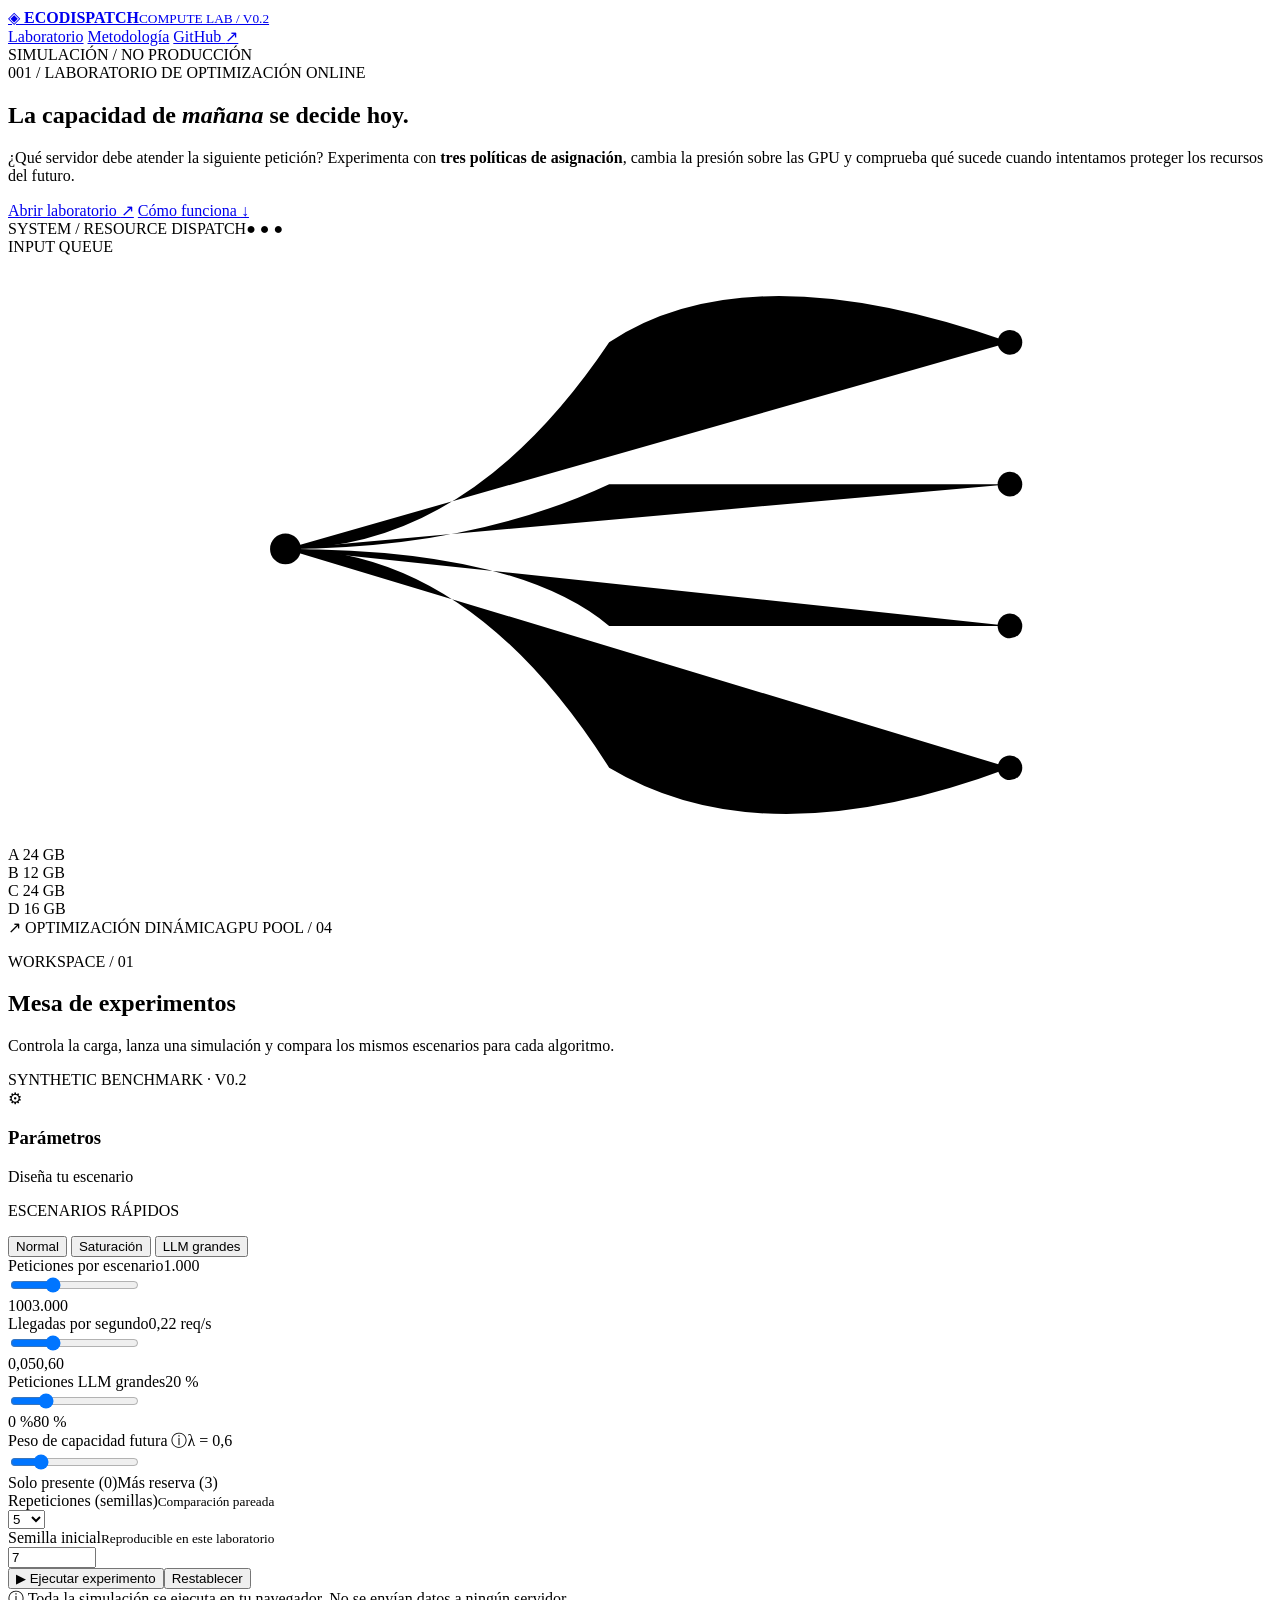
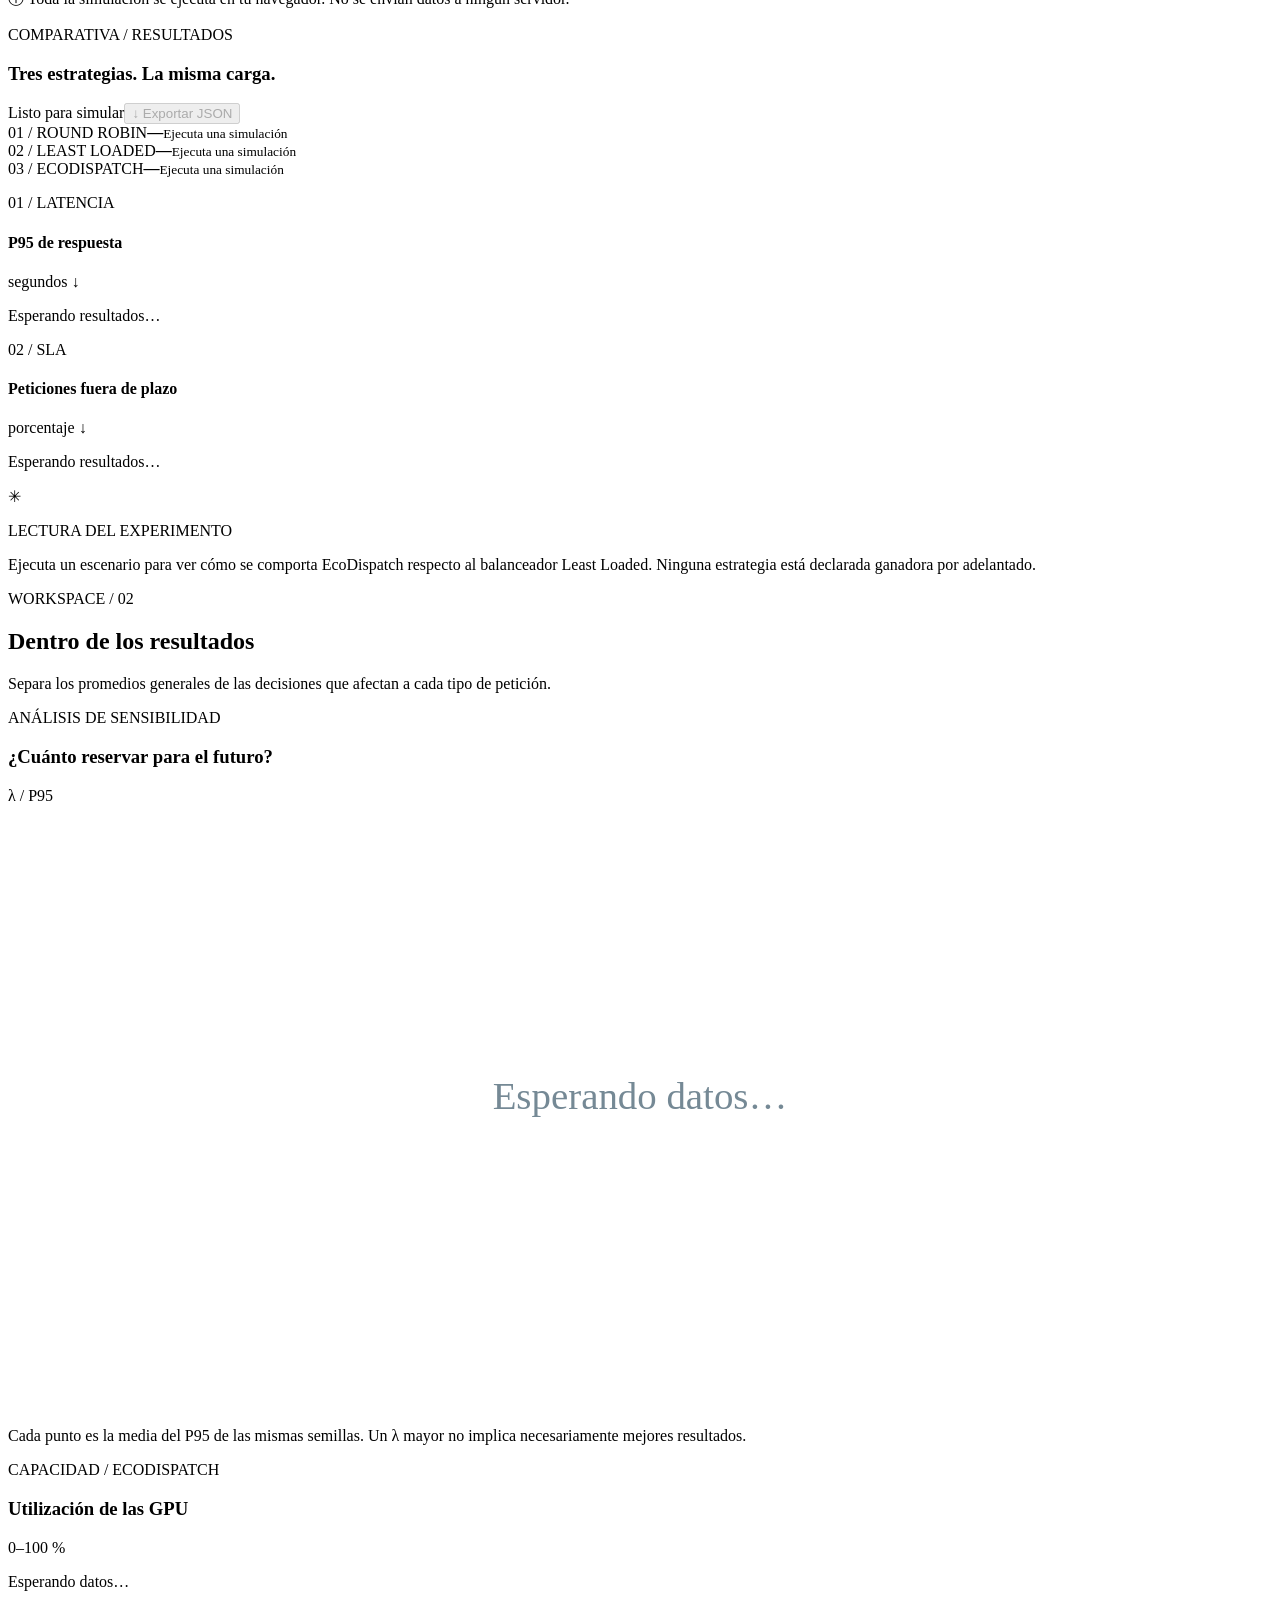
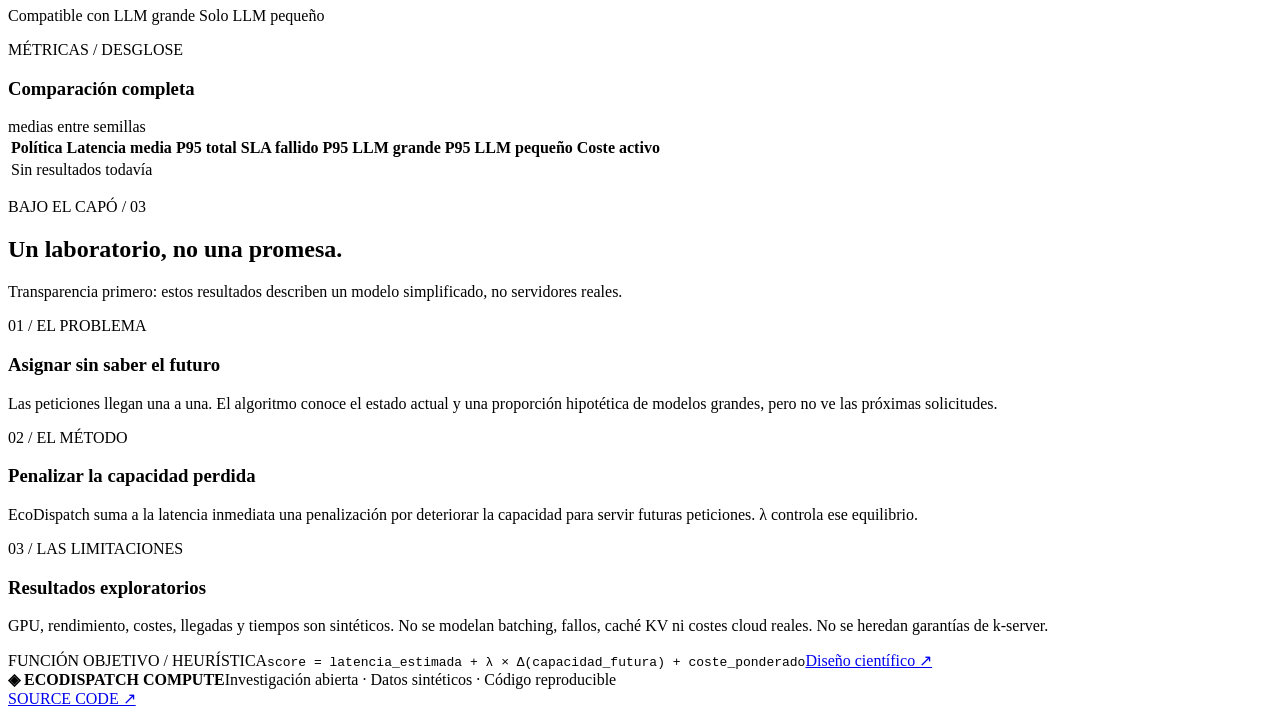
==== web/index.html @ 88b4fb9e "feat(web): add Spanish interactive research dashboard structure" ====
<!doctype html>
<html lang="es">
<head>
  <meta charset="utf-8">
  <meta name="viewport" content="width=device-width, initial-scale=1">
  <meta name="theme-color" content="#091118">
  <meta name="description" content="EcoDispatch Compute Lab: laboratorio abierto para experimentar con políticas de asignación de cargas LLM, colas y capacidad futura.">
  <title>EcoDispatch Compute — Laboratorio</title>
  <link rel="icon" href="data:image/svg+xml,%3Csvg xmlns='http://www.w3.org/2000/svg' viewBox='0 0 64 64'%3E%3Crect width='64' height='64' rx='16' fill='%230b1720'/%3E%3Cpath d='M13 37h11l8-18 8 26 8-13h5' stroke='%2372e4bf' stroke-width='5' fill='none' stroke-linecap='round' stroke-linejoin='round'/%3E%3C/svg%3E">
  <link rel="stylesheet" href="./styles.css">
  <script type="module" src="./app.mjs"></script>
</head>
<body>
  <div class="app-shell">
    <header class="site-header">
      <a class="brand" href="#inicio" aria-label="EcoDispatch Compute Lab, inicio">
        <span class="brand-mark" aria-hidden="true">◈</span>
        <span><strong>ECODISPATCH</strong><small>COMPUTE LAB / V0.2</small></span>
      </a>
      <nav class="top-links" aria-label="Navegación principal">
        <a href="#laboratorio">Laboratorio</a>
        <a href="#metodologia">Metodología</a>
        <a href="https://github.com/webtilians/ecodispatchcompute" target="_blank" rel="noopener noreferrer">GitHub <span aria-hidden="true">↗</span></a>
      </nav>
      <span class="environment-tag"><span class="status-light" aria-hidden="true"></span> SIMULACIÓN / NO PRODUCCIÓN</span>
    </header>

    <main id="inicio">
      <section class="hero" aria-labelledby="hero-title">
        <div class="hero-copy">
          <div class="eyebrow"><span class="eyebrow-rule"></span> 001 / LABORATORIO DE OPTIMIZACIÓN ONLINE</div>
          <h1 id="hero-title">La capacidad de <em>mañana</em> se decide hoy.</h1>
          <p>¿Qué servidor debe atender la siguiente petición? Experimenta con <strong>tres políticas de asignación</strong>, cambia la presión sobre las GPU y comprueba qué sucede cuando intentamos proteger los recursos del futuro.</p>
          <div class="hero-actions">
            <a class="primary-link" href="#laboratorio">Abrir laboratorio <span aria-hidden="true">↗</span></a>
            <a class="secondary-link" href="#metodologia">Cómo funciona <span aria-hidden="true">↓</span></a>
          </div>
        </div>
        <div class="hero-visual" aria-hidden="true">
          <div class="visual-head"><span>SYSTEM / RESOURCE DISPATCH</span><span class="live-dots">● ● ●</span></div>
          <div class="network">
            <div class="network-input"><span>INPUT QUEUE</span><div class="pulse-stack"><i></i><i></i><i></i><i></i><i></i></div></div>
            <svg class="network-lines" viewBox="0 0 410 190" preserveAspectRatio="none" aria-hidden="true">
              <path d="M90 95 Q150 95 195 28 Q240 -2 325 28" />
              <path d="M90 95 Q150 95 195 74 Q245 74 325 74" />
              <path d="M90 95 Q165 95 195 120 Q245 120 325 120" />
              <path d="M90 95 Q150 95 195 166 Q245 196 325 166" />
              <circle cx="90" cy="95" r="5"/><circle cx="325" cy="28" r="4"/><circle cx="325" cy="74" r="4"/><circle cx="325" cy="120" r="4"/><circle cx="325" cy="166" r="4"/>
            </svg>
            <div class="network-servers"><div>A <span class="server-chip">24 GB</span></div><div>B <span class="server-chip">12 GB</span></div><div>C <span class="server-chip">24 GB</span></div><div>D <span class="server-chip">16 GB</span></div></div>
          </div>
          <div class="visual-foot"><span>↗ OPTIMIZACIÓN DINÁMICA</span><span>GPU POOL / 04</span></div>
        </div>
      </section>

      <section class="lab-section" id="laboratorio" aria-labelledby="lab-title">
        <div class="section-heading">
          <div><p class="eyebrow">WORKSPACE / 01</p><h2 id="lab-title">Mesa de experimentos</h2><p>Controla la carga, lanza una simulación y compara los mismos escenarios para cada algoritmo.</p></div>
          <span class="version-pill">SYNTHETIC BENCHMARK · V0.2</span>
        </div>

        <div class="lab-layout">
          <aside class="control-panel" aria-labelledby="controls-title">
            <div class="panel-title"><span class="panel-icon">⚙</span><div><h3 id="controls-title">Parámetros</h3><p>Diseña tu escenario</p></div></div>
            <div class="preset-area"><p class="micro-heading">ESCENARIOS RÁPIDOS</p><div class="preset-buttons" role="group" aria-label="Escenarios predefinidos">
              <button type="button" class="preset-button selected" data-preset="normal" aria-pressed="true">Normal</button>
              <button type="button" class="preset-button" data-preset="overload" aria-pressed="false">Saturación</button>
              <button type="button" class="preset-button" data-preset="large" aria-pressed="false">LLM grandes</button>
            </div></div>
            <form id="simulation-form">
              <div class="field"><div class="field-head"><label for="count">Peticiones por escenario</label><output id="count-out" for="count">1.000</output></div><input id="count" name="count" type="range" min="100" max="3000" step="100" value="1000"><div class="field-limits"><span>100</span><span>3.000</span></div></div>
              <div class="field"><div class="field-head"><label for="rate">Llegadas por segundo</label><output id="rate-out" for="rate">0,22 req/s</output></div><input id="rate" name="rate" type="range" min="0.05" max="0.6" step="0.01" value="0.22"><div class="field-limits"><span>0,05</span><span>0,60</span></div></div>
              <div class="field"><div class="field-head"><label for="largeShare">Peticiones LLM grandes</label><output id="largeShare-out" for="largeShare">20 %</output></div><input id="largeShare" name="largeShare" type="range" min="0" max="80" step="5" value="20"><div class="field-limits"><span>0 %</span><span>80 %</span></div></div>
              <div class="field field-accent"><div class="field-head"><label for="lambdaFuture">Peso de capacidad futura <span title="Peso del coste de perder capacidad para próximas peticiones" aria-label="Peso del coste de perder capacidad para próximas peticiones">ⓘ</span></label><output id="lambdaFuture-out" for="lambdaFuture">λ = 0,6</output></div><input id="lambdaFuture" name="lambdaFuture" type="range" min="0" max="3" step="0.1" value="0.6"><div class="field-limits"><span>Solo presente (0)</span><span>Más reserva (3)</span></div></div>
              <div class="field field-inline"><div><label for="seeds">Repeticiones (semillas)</label><small>Comparación pareada</small></div><select id="seeds" name="seeds"><option value="1">1</option><option value="3">3</option><option value="5" selected>5</option><option value="10">10</option></select></div>
              <div class="field field-inline"><div><label for="seed">Semilla inicial</label><small>Reproducible en este laboratorio</small></div><input id="seed" name="seed" type="number" min="0" max="1000000" step="1" value="7" required></div>
              <div class="form-actions"><button type="submit" id="run-button" class="run-button">▶ Ejecutar experimento</button><button type="button" id="reset-button" class="reset-button">Restablecer</button></div>
            </form>
            <div class="control-note"><span aria-hidden="true">ⓘ</span> Toda la simulación se ejecuta en tu navegador. No se envían datos a ningún servidor.</div>
          </aside>

          <div class="experiment-output">
            <div class="result-head"><div><p class="micro-heading">COMPARATIVA / RESULTADOS</p><h3>Tres estrategias. La misma carga.</h3></div><div class="result-actions"><span id="run-status" role="status" aria-live="polite"><i class="status-indicator"></i> Listo para simular</span><button type="button" id="export-button" class="export-button" disabled>↓ Exportar JSON</button></div></div>
            <div class="policy-cards" id="policy-cards" aria-live="polite">
              <div class="placeholder-card"><span>01 / ROUND ROBIN</span><b>—</b><small>Ejecuta una simulación</small></div>
              <div class="placeholder-card"><span>02 / LEAST LOADED</span><b>—</b><small>Ejecuta una simulación</small></div>
              <div class="placeholder-card placeholder-accent"><span>03 / ECODISPATCH</span><b>—</b><small>Ejecuta una simulación</small></div>
            </div>
            <div class="chart-grid">
              <section class="chart-panel" aria-labelledby="chart-latency-title"><div class="chart-heading"><div><p class="micro-heading">01 / LATENCIA</p><h4 id="chart-latency-title">P95 de respuesta</h4></div><span class="unit-pill">segundos ↓</span></div><div id="latency-chart" class="bar-chart empty-chart"><p>Esperando resultados…</p></div></section>
              <section class="chart-panel" aria-labelledby="chart-sla-title"><div class="chart-heading"><div><p class="micro-heading">02 / SLA</p><h4 id="chart-sla-title">Peticiones fuera de plazo</h4></div><span class="unit-pill">porcentaje ↓</span></div><div id="sla-chart" class="bar-chart empty-chart"><p>Esperando resultados…</p></div></section>
            </div>
            <div class="analysis-panel" id="interpretation"><div class="insight-symbol">✳</div><div><p class="micro-heading">LECTURA DEL EXPERIMENTO</p><p id="insight-text">Ejecuta un escenario para ver cómo se comporta EcoDispatch respecto al balanceador Least Loaded. Ninguna estrategia está declarada ganadora por adelantado.</p></div></div>
          </div>
        </div>

        <div class="deep-dive" aria-labelledby="detail-title">
          <div class="section-heading compact"><div><p class="eyebrow">WORKSPACE / 02</p><h2 id="detail-title">Dentro de los resultados</h2><p>Separa los promedios generales de las decisiones que afectan a cada tipo de petición.</p></div></div>
          <div class="detail-grid">
            <section class="detail-panel" aria-labelledby="sensitivity-title"><div class="chart-heading"><div><p class="micro-heading">ANÁLISIS DE SENSIBILIDAD</p><h3 id="sensitivity-title">¿Cuánto reservar para el futuro?</h3></div><span class="unit-pill">λ / P95</span></div><div class="line-wrap"><svg id="lambda-chart" viewBox="0 0 520 248" role="img" aria-label="Curva de latencia P95 según lambda"><text x="260" y="125" text-anchor="middle" fill="#758995">Esperando datos…</text></svg></div><p class="chart-footnote">Cada punto es la media del P95 de las mismas semillas. Un λ mayor no implica necesariamente mejores resultados.</p></section>
            <section class="detail-panel" aria-labelledby="gpu-title"><div class="chart-heading"><div><p class="micro-heading">CAPACIDAD / ECODISPATCH</p><h3 id="gpu-title">Utilización de las GPU</h3></div><span class="unit-pill">0–100 %</span></div><div id="gpu-chart" class="gpu-bars"><p class="empty-note">Esperando datos…</p></div><div class="legend"><span><i class="legend-square"></i> Compatible con LLM grande</span><span><i class="legend-square legend-alt"></i> Solo LLM pequeño</span></div></section>
          </div>
          <section class="table-panel" aria-labelledby="table-title"><div class="table-heading"><div><p class="micro-heading">MÉTRICAS / DESGLOSE</p><h3 id="table-title">Comparación completa</h3></div><span class="unit-pill">medias entre semillas</span></div>
            <div class="table-scroll"><table><thead><tr><th scope="col">Política</th><th scope="col">Latencia media</th><th scope="col">P95 total</th><th scope="col">SLA fallido</th><th scope="col">P95 LLM grande</th><th scope="col">P95 LLM pequeño</th><th scope="col">Coste activo</th></tr></thead><tbody id="comparison-rows"><tr><td colspan="7" class="empty-cell">Sin resultados todavía</td></tr></tbody></table></div>
          </section>
        </div>
      </section>

      <section id="metodologia" class="method-section" aria-labelledby="method-title">
        <div class="section-heading"><div><p class="eyebrow">BAJO EL CAPÓ / 03</p><h2 id="method-title">Un laboratorio, no una promesa.</h2><p>Transparencia primero: estos resultados describen un modelo simplificado, no servidores reales.</p></div></div>
        <div class="method-cards">
          <article><span>01 / EL PROBLEMA</span><h3>Asignar sin saber el futuro</h3><p>Las peticiones llegan una a una. El algoritmo conoce el estado actual y una proporción hipotética de modelos grandes, pero no ve las próximas solicitudes.</p></article>
          <article><span>02 / EL MÉTODO</span><h3>Penalizar la capacidad perdida</h3><p>EcoDispatch suma a la latencia inmediata una penalización por deteriorar la capacidad para servir futuras peticiones. λ controla ese equilibrio.</p></article>
          <article><span>03 / LAS LIMITACIONES</span><h3>Resultados exploratorios</h3><p>GPU, rendimiento, costes, llegadas y tiempos son sintéticos. No se modelan batching, fallos, caché KV ni costes cloud reales. No se heredan garantías de k-server.</p></article>
        </div>
        <div class="formula"><span>FUNCIÓN OBJETIVO / HEURÍSTICA</span><code>score = latencia_estimada + λ × Δ(capacidad_futura) + coste_ponderado</code><a href="https://github.com/webtilians/ecodispatchcompute/blob/master/docs/design.md" target="_blank" rel="noopener noreferrer">Diseño científico ↗</a></div>
      </section>
    </main>
    <footer><div><strong>◈ ECODISPATCH COMPUTE</strong><span>Investigación abierta · Datos sintéticos · Código reproducible</span></div><a href="https://github.com/webtilians/ecodispatchcompute" target="_blank" rel="noopener noreferrer">SOURCE CODE ↗</a></footer>
  </div>
</body>
</html>
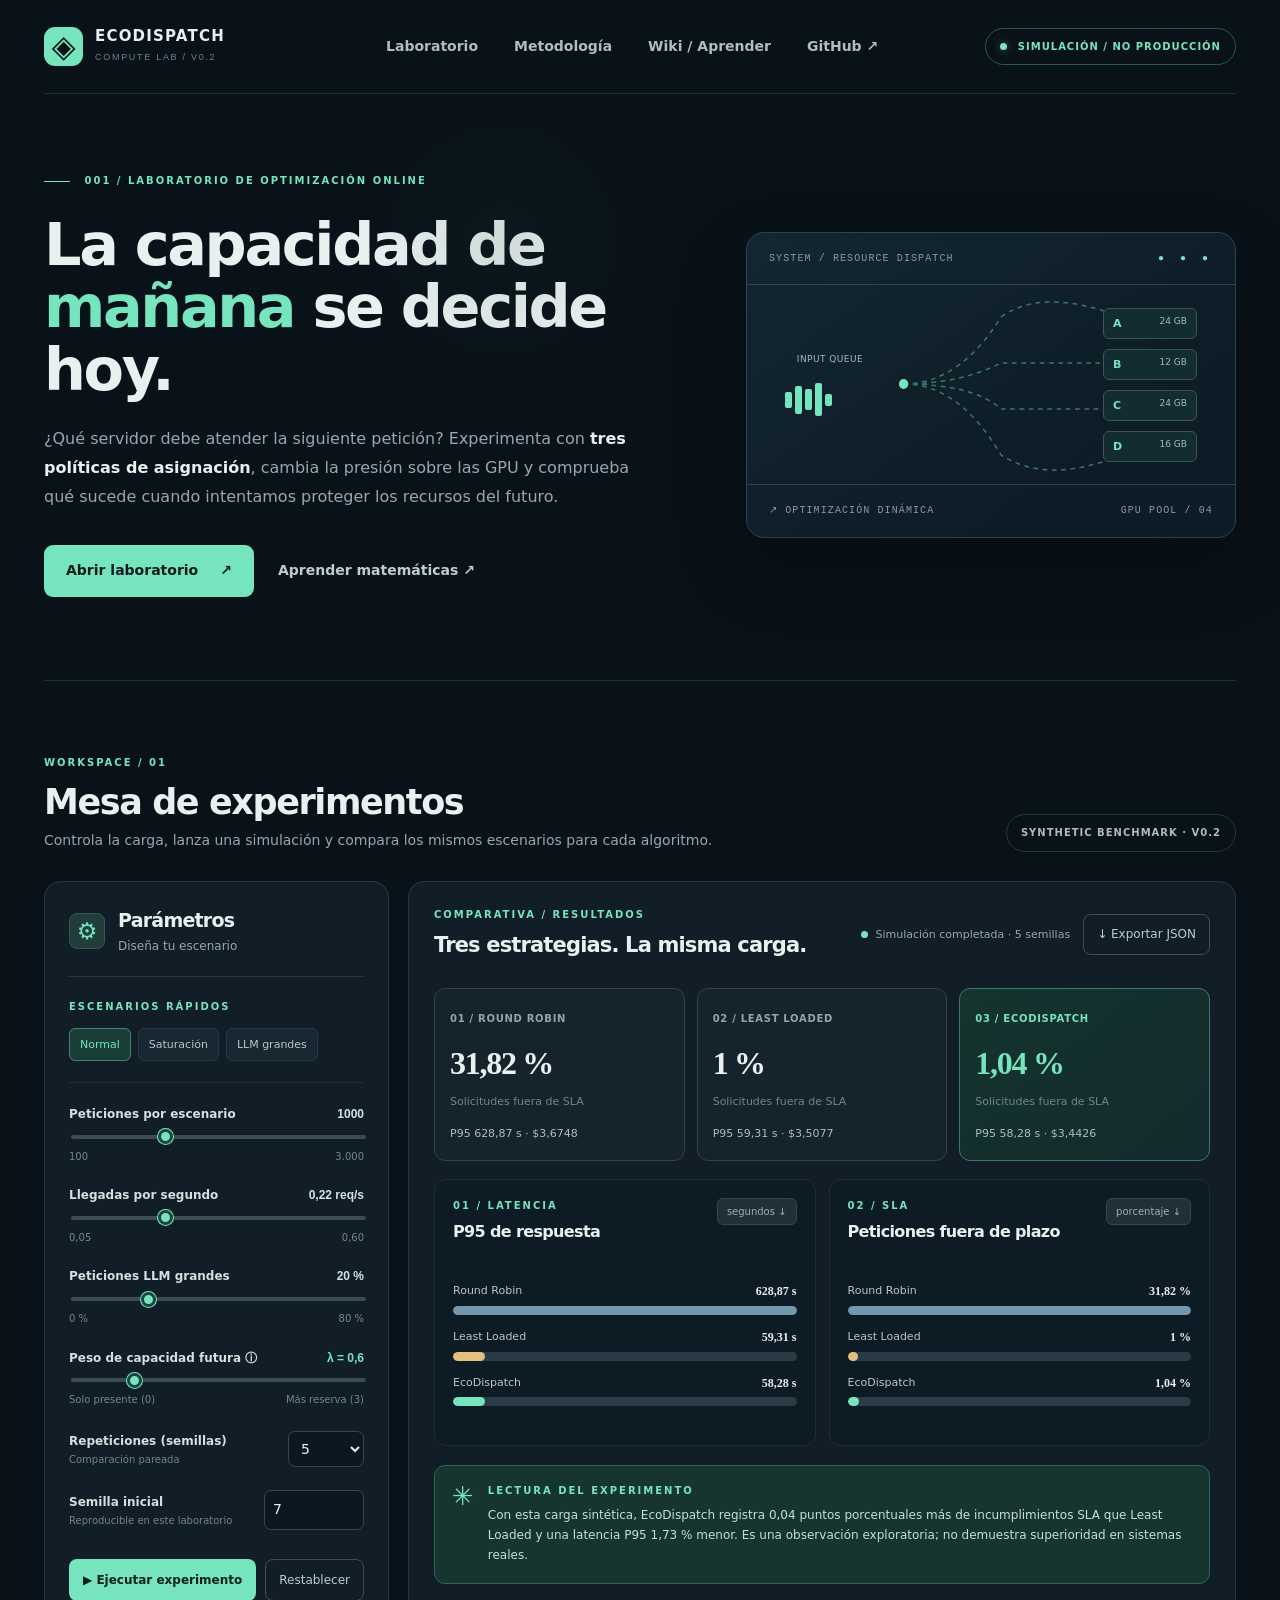
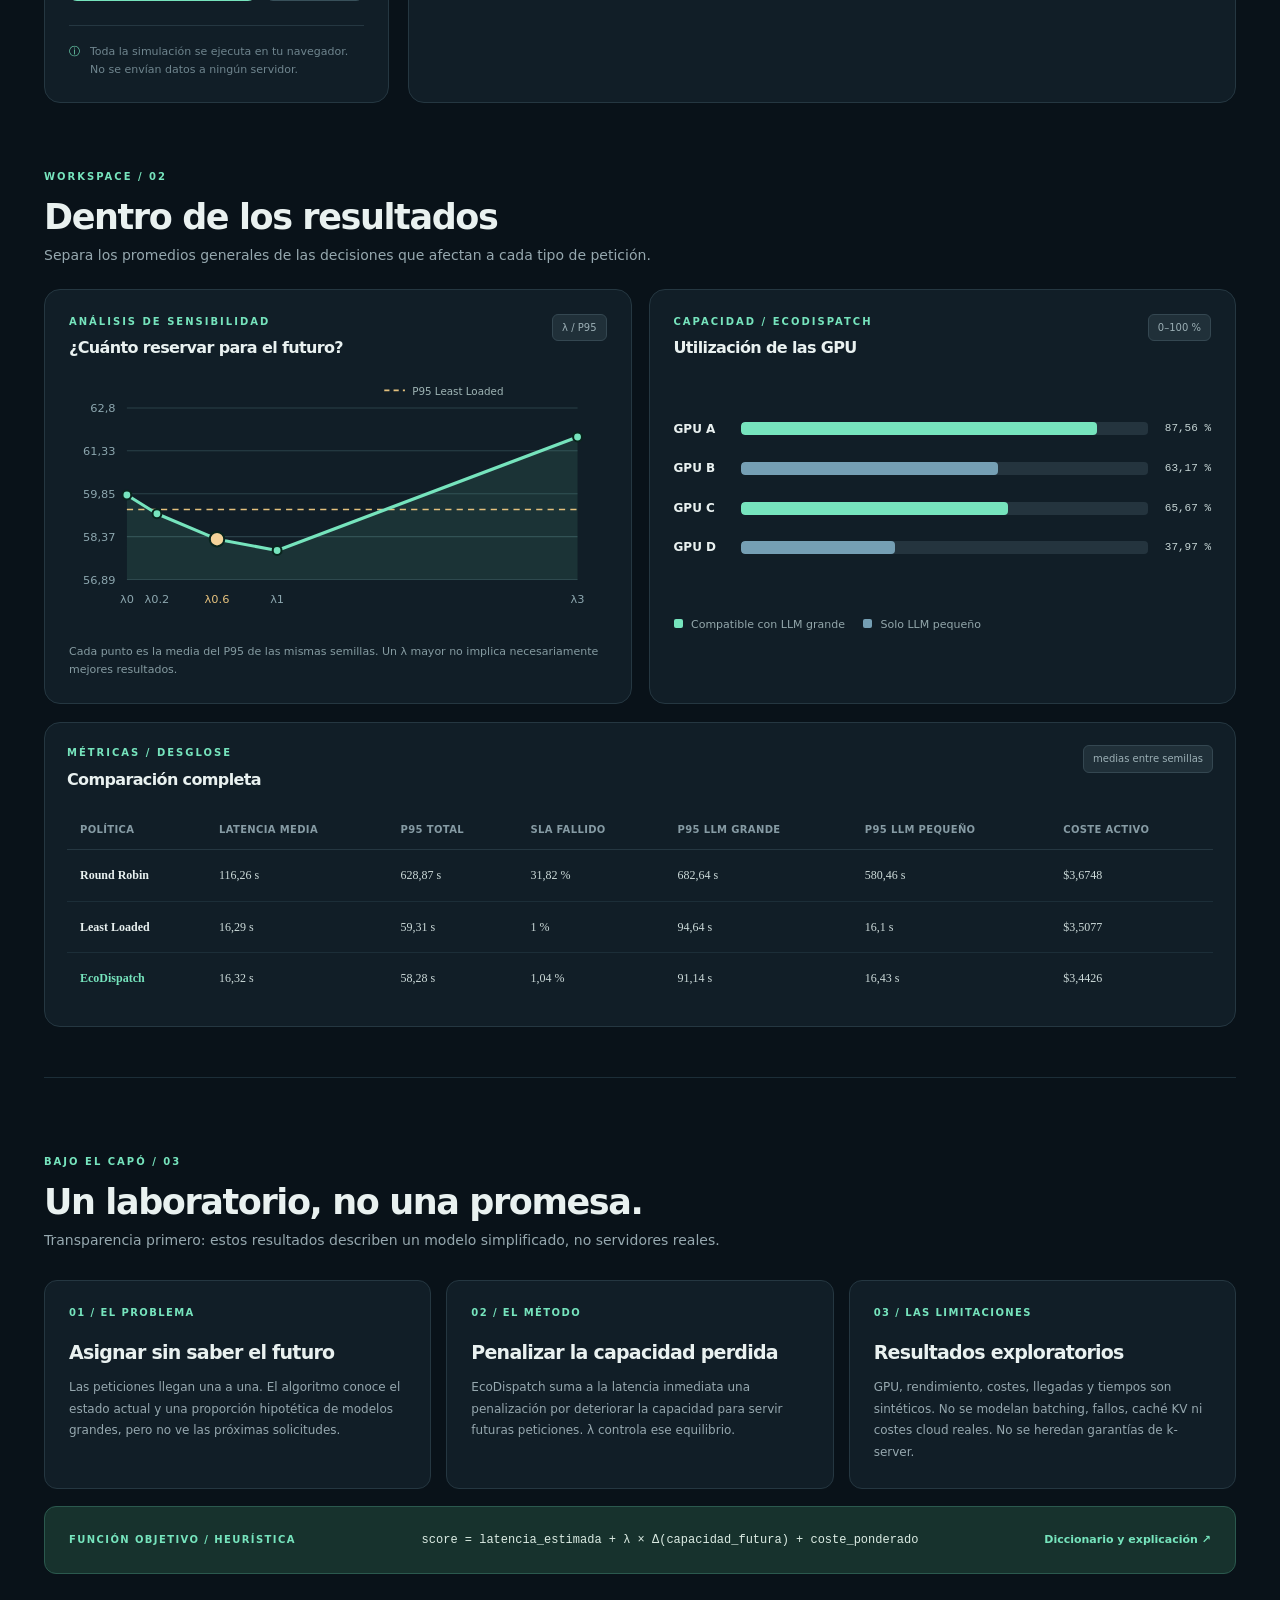
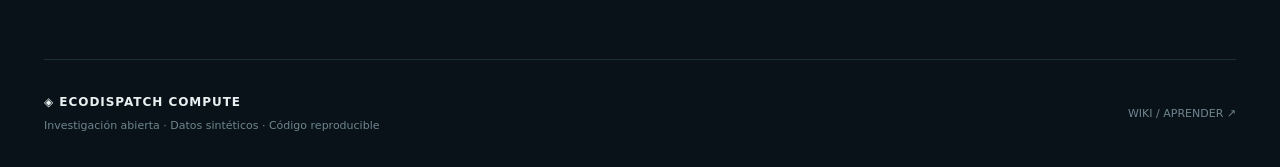
==== commit d6413123: "docs(wiki): connect wiki to lab navigation and validate wiki JS in CI" ====
--- a/web/index.html
+++ b/web/index.html
@@ -20,6 +20,7 @@
       <nav class="top-links" aria-label="Navegación principal">
         <a href="#laboratorio">Laboratorio</a>
         <a href="#metodologia">Metodología</a>
+        <a href="./wiki.html">Wiki / Aprender</a>
         <a href="https://github.com/webtilians/ecodispatchcompute" target="_blank" rel="noopener noreferrer">GitHub <span aria-hidden="true">↗</span></a>
       </nav>
       <span class="environment-tag"><span class="status-light" aria-hidden="true"></span> SIMULACIÓN / NO PRODUCCIÓN</span>
@@ -33,7 +34,7 @@
           <p>¿Qué servidor debe atender la siguiente petición? Experimenta con <strong>tres políticas de asignación</strong>, cambia la presión sobre las GPU y comprueba qué sucede cuando intentamos proteger los recursos del futuro.</p>
           <div class="hero-actions">
             <a class="primary-link" href="#laboratorio">Abrir laboratorio <span aria-hidden="true">↗</span></a>
-            <a class="secondary-link" href="#metodologia">Cómo funciona <span aria-hidden="true">↓</span></a>
+            <a class="secondary-link" href="./wiki.html">Aprender matemáticas <span aria-hidden="true">↗</span></a>
           </div>
         </div>
         <div class="hero-visual" aria-hidden="true">
@@ -113,10 +114,10 @@
           <article><span>02 / EL MÉTODO</span><h3>Penalizar la capacidad perdida</h3><p>EcoDispatch suma a la latencia inmediata una penalización por deteriorar la capacidad para servir futuras peticiones. λ controla ese equilibrio.</p></article>
           <article><span>03 / LAS LIMITACIONES</span><h3>Resultados exploratorios</h3><p>GPU, rendimiento, costes, llegadas y tiempos son sintéticos. No se modelan batching, fallos, caché KV ni costes cloud reales. No se heredan garantías de k-server.</p></article>
         </div>
-        <div class="formula"><span>FUNCIÓN OBJETIVO / HEURÍSTICA</span><code>score = latencia_estimada + λ × Δ(capacidad_futura) + coste_ponderado</code><a href="https://github.com/webtilians/ecodispatchcompute/blob/master/docs/design.md" target="_blank" rel="noopener noreferrer">Diseño científico ↗</a></div>
+        <div class="formula"><span>FUNCIÓN OBJETIVO / HEURÍSTICA</span><code>score = latencia_estimada + λ × Δ(capacidad_futura) + coste_ponderado</code><a href="./wiki.html">Diccionario y explicación ↗</a></div>
       </section>
     </main>
-    <footer><div><strong>◈ ECODISPATCH COMPUTE</strong><span>Investigación abierta · Datos sintéticos · Código reproducible</span></div><a href="https://github.com/webtilians/ecodispatchcompute" target="_blank" rel="noopener noreferrer">SOURCE CODE ↗</a></footer>
+    <footer><div><strong>◈ ECODISPATCH COMPUTE</strong><span>Investigación abierta · Datos sintéticos · Código reproducible</span></div><a href="./wiki.html">WIKI / APRENDER ↗</a></footer>
   </div>
 </body>
 </html>
--- a/web/styles.css
+++ b/web/styles.css
@@ -0,0 +1,6 @@
+:root{color-scheme:dark;--bg:#091219;--panel:#111e27;--panel-soft:#14232d;--edge:#253741;--edge-soft:#1c2e38;--text:#e9f1f0;--sub:#96a8af;--muted:#6f858e;--mint:#76e4bd;--mint-dim:#4fb392;--yellow:#e3c07d;--blue:#83a1ff;--red:#ed897c;--r:16px}
+*{box-sizing:border-box}html{scroll-behavior:smooth}body{margin:0;background:var(--bg);color:var(--text);font-family:"DM Sans",system-ui,-apple-system,sans-serif;font-size:14px;line-height:1.55}button,input,select{font:inherit}button{cursor:pointer}a{color:inherit;text-decoration:none}button:focus-visible,a:focus-visible,input:focus-visible,select:focus-visible{outline:2px solid var(--mint);outline-offset:3px}h1,h2,h3,h4,p{margin-top:0}h1,h2,h3,h4,.brand{font-family:"Space Grotesk",system-ui,sans-serif;letter-spacing:-.04em}p{color:var(--sub)}.app-shell{max-width:1560px;margin:auto;padding:0 44px}.site-header{height:94px;display:flex;justify-content:space-between;align-items:center;gap:28px;border-bottom:1px solid var(--edge-soft)}.brand{display:flex;align-items:center;gap:12px;min-width:235px}.brand-mark{background:var(--mint);color:var(--bg);height:39px;width:39px;display:grid;place-items:center;font-size:31px;font-weight:700;border-radius:11px;line-height:1}.brand strong{font-size:15px;letter-spacing:.08em;display:block;line-height:1.1}.brand small{display:block;color:var(--muted);font-family:"DM Sans",sans-serif;font-size:9px;letter-spacing:.19em;margin-top:6px}.top-links{display:flex;gap:36px;font-weight:600;color:#adbdc1}.top-links a:hover,.secondary-link:hover{color:var(--mint)}.environment-tag,.version-pill{font-size:10px;letter-spacing:.1em;font-weight:700;color:var(--mint);border:1px solid #2d564c;padding:10px 14px;border-radius:999px;white-space:nowrap}.status-light{display:inline-block;width:7px;height:7px;background:var(--mint);box-shadow:0 0 8px #76e4bd66;border-radius:50%;margin-right:6px}.hero{display:grid;grid-template-columns:1.12fr .88fr;gap:60px;align-items:center;min-height:500px;padding:79px 0 83px;border-bottom:1px solid var(--edge-soft);position:relative}.hero:before{content:"";position:absolute;top:15px;left:25%;width:320px;height:260px;background:radial-gradient(circle,#1a3d3920,transparent 68%);pointer-events:none}.eyebrow,.micro-heading{font-weight:700;letter-spacing:.2em;text-transform:uppercase;color:var(--mint);font-size:10px;margin:0}.eyebrow-rule{display:inline-block;width:26px;height:1px;background:var(--mint);vertical-align:middle;margin-right:9px}.hero h1{font-size:clamp(44px,4.6vw,73px);line-height:1.07;max-width:760px;margin:24px 0}.hero h1 em{font-style:normal;color:var(--mint)}.hero-copy>p{font-size:16px;line-height:1.8;max-width:590px}.hero-copy>p strong{font-weight:600;color:var(--text)}.hero-actions{display:flex;align-items:center;gap:24px;margin-top:33px}.primary-link{padding:15px 22px;background:var(--mint);color:#0b1b20;font-weight:700;border-radius:9px;display:inline-flex;gap:22px;align-items:center}.primary-link:hover,.run-button:hover{background:#9af3d0}.secondary-link{font-weight:700;color:#c0cdd0}.hero-visual{width:100%;max-width:490px;margin-left:auto;background:linear-gradient(145deg,#132730,#0d1c26 70%);border:1px solid #30434c;border-radius:18px;min-height:305px;box-shadow:0 30px 70px #0004;overflow:hidden}.visual-head,.visual-foot{display:flex;justify-content:space-between;align-items:center;padding:18px 22px;color:#849ca6;font-family:monospace;font-size:10px;letter-spacing:.11em}.visual-head{border-bottom:1px solid #30424b}.visual-foot{border-top:1px solid #30424b}.live-dots{color:var(--mint);letter-spacing:5px}.network{height:199px;position:relative;display:flex;align-items:center;justify-content:space-between;padding:0 38px}.network-input{position:relative;z-index:1;width:90px;text-align:center;color:#a3b9bc;font-size:9px;letter-spacing:.05em}.pulse-stack{display:flex;gap:3px;align-items:center;margin-top:16px}.pulse-stack i{background:var(--mint);height:16px;width:7px;border-radius:2px;animation:pulse 1.5s infinite alternate}.pulse-stack i:nth-child(2){height:28px;animation-delay:.2s}.pulse-stack i:nth-child(3){height:21px;animation-delay:.5s}.pulse-stack i:nth-child(4){height:33px;animation-delay:.8s}.pulse-stack i:nth-child(5){height:12px;animation-delay:1s}@keyframes pulse{to{opacity:.35;transform:scaleY(.7)}}.network-lines{position:absolute;left:15%;top:4px;width:78%;height:190px;overflow:visible}.network-lines path{stroke:#3a776b;stroke-width:1.5;fill:none;stroke-dasharray:5 5;animation:march 18s linear infinite}.network-lines circle{fill:var(--mint)}@keyframes march{to{stroke-dashoffset:-200}}.network-servers{display:grid;gap:10px;z-index:1;width:94px}.network-servers>div{border:1px solid #3c554f;color:var(--mint);border-radius:6px;padding:6px 9px;background:#132c31;display:flex;justify-content:space-between;font-size:11px;font-weight:700}.network-servers .server-chip{font-size:9px;font-weight:500;color:#9ebdb3}.lab-section{padding:74px 0 50px}.section-heading{display:flex;align-items:end;justify-content:space-between;gap:26px;margin-bottom:29px}.section-heading h2{font-size:35px;line-height:1.2;margin:11px 0 7px}.section-heading p:last-child{margin-bottom:0}.version-pill{color:#a8bdc0;border-color:var(--edge)}.lab-layout{display:grid;grid-template-columns:minmax(295px,345px) minmax(0,1fr);gap:19px;align-items:stretch}.control-panel,.experiment-output,.detail-panel,.table-panel{background:var(--panel);border:1px solid var(--edge);border-radius:var(--r)}.control-panel{padding:24px}.panel-title{display:flex;gap:13px;align-items:center;border-bottom:1px solid var(--edge);padding-bottom:20px}.panel-title h3{font-size:19px;margin:0}.panel-title p{font-size:12px;margin:2px 0 0}.panel-icon{width:36px;height:36px;background:#213d3b;color:var(--mint);border:1px solid #35574e;border-radius:8px;display:grid;place-items:center;font-size:23px}.preset-area{padding:22px 0 21px;border-bottom:1px solid var(--edge-soft)}.preset-area .micro-heading{margin-bottom:14px}.preset-buttons{display:flex;gap:7px;flex-wrap:wrap}.preset-button{border:1px solid var(--edge);background:#172832;border-radius:6px;padding:7px 10px;font-size:11px;color:#b9c8c8}.preset-button.selected{background:#193e37;border-color:#4b806e;color:var(--mint)}.field{margin-top:22px}.field-head{display:flex;justify-content:space-between;align-items:center;gap:12px;margin-bottom:11px}.field label{font-weight:600;color:#d3e0df;font-size:12px}.field output{color:#cfe5e2;white-space:nowrap;font-family:"Space Grotesk",sans-serif;font-size:12px;font-weight:700}.field-accent output{color:var(--mint)}.field input[type=range]{display:block;appearance:none;width:100%;height:4px;border-radius:8px;background:#3a4d56;accent-color:var(--mint);cursor:pointer}.field input[type=range]::-webkit-slider-thumb{appearance:none;width:15px;height:15px;background:var(--mint);border:3px solid #1e4440;border-radius:50%;box-shadow:0 0 0 1px #74e9bd}.field input[type=range]::-moz-range-thumb{width:12px;height:12px;background:var(--mint);border:2px solid #1e4440;border-radius:50%}.field-limits{display:flex;justify-content:space-between;margin-top:10px;color:#718891;font-size:10px}.field-inline{display:flex;justify-content:space-between;align-items:center;gap:15px}.field-inline small{display:block;color:var(--muted);font-size:10px;margin-top:1px}.field select,.field input[type=number]{background:#0c1820;border:1px solid #344650;border-radius:7px;padding:8px 8px;color:var(--text);min-width:76px;max-width:100px}.form-actions{display:grid;grid-template-columns:1fr auto;gap:9px;margin-top:29px}.run-button{border:0;border-radius:8px;background:var(--mint);color:#0a211c;font-weight:800;padding:12px 10px;font-size:12px}.run-button:disabled{opacity:.65;cursor:wait}.reset-button,.export-button{background:transparent;border:1px solid #38505a;border-radius:8px;color:#b8ced0;font-size:12px;padding:10px 13px}.reset-button:hover,.export-button:not(:disabled):hover{border-color:var(--mint);color:var(--mint)}.export-button:disabled{opacity:.4;cursor:not-allowed}.control-note{border-top:1px solid var(--edge);margin-top:24px;padding-top:17px;display:flex;gap:10px;color:var(--muted);font-size:11px;line-height:1.6}.control-note span{color:var(--mint)}.experiment-output{padding:25px 25px 22px}.result-head{display:flex;justify-content:space-between;align-items:center;gap:16px;flex-wrap:wrap}.result-head h3{font-size:21px;margin:7px 0 0}.result-actions{display:flex;gap:13px;align-items:center;flex-wrap:wrap}.result-actions>span{font-size:11px;color:var(--sub)}.status-indicator{display:inline-block;background:var(--mint);width:7px;height:7px;border-radius:50%;margin-right:4px}.policy-cards{display:grid;grid-template-columns:repeat(3,minmax(0,1fr));gap:12px;margin-top:26px}.placeholder-card,.policy-card{min-width:0;border:1px solid #31424b;background:#15232d;border-radius:11px;padding:18px 15px;position:relative}.placeholder-card>span,.policy-card .policy-name{font-size:10px;letter-spacing:.07em;font-weight:700;color:#92a5ae}.placeholder-card>b,.policy-card .policy-number{display:block;font-family:"Space Grotesk";font-size:32px;line-height:1.2;letter-spacing:-.04em;margin:16px 0 7px}.placeholder-card small,.policy-card .policy-label{color:var(--muted);font-size:11px}.policy-card .policy-meta{font-size:11px;color:#acbec1;margin-top:13px}.placeholder-accent,.policy-card.accent{border-color:#40776b;background:linear-gradient(140deg,#14342f,#132a2c)}.policy-card.accent .policy-name,.policy-card.accent .policy-number{color:var(--mint)}.chart-grid{display:grid;grid-template-columns:repeat(2,minmax(0,1fr));gap:13px;margin-top:18px}.chart-panel{background:#0d1b24;border:1px solid var(--edge-soft);border-radius:12px;padding:18px 18px 19px;min-width:0}.chart-heading,.table-heading{display:flex;justify-content:space-between;gap:15px;align-items:start}.chart-heading h4,.chart-heading h3,.table-heading h3{font-size:16px;margin:7px 0 0}.unit-pill{font-size:10px;color:#9bafb5;background:#203039;border:1px solid #344751;padding:5px 9px;border-radius:6px;white-space:nowrap}.bar-chart{min-height:163px;display:flex;flex-direction:column;justify-content:center;gap:13px;margin-top:18px}.bar-chart>p,.empty-note{color:var(--muted);text-align:center;font-size:12px}.chart-bar-label{display:flex;justify-content:space-between;gap:7px;color:#b8c7cb;font-size:11px;margin-bottom:5px}.chart-bar-label strong{font-family:"Space Grotesk";font-size:12px;color:var(--text)}.chart-track{background:#293b44;border-radius:999px;height:9px;overflow:hidden}.chart-fill{height:100%;border-radius:999px;min-width:0;background:var(--blue);transition:width .35s ease}.chart-fill.rr{background:#7398ad}.chart-fill.ll{background:var(--yellow)}.chart-fill.eco{background:var(--mint)}.analysis-panel{display:flex;gap:14px;align-items:start;background:#17352f;border:1px solid #316155;border-radius:11px;padding:17px;margin-top:19px}.insight-symbol{color:var(--mint);font-size:26px;line-height:1}.analysis-panel p:last-child{color:#c9ddd5;margin:8px 0 0;font-size:12px;line-height:1.65}.deep-dive{margin-top:66px}.section-heading.compact{margin-bottom:22px}.detail-grid{display:grid;grid-template-columns:1fr 1fr;gap:17px}.detail-panel{padding:24px;min-width:0}.line-wrap{width:100%;padding-top:18px}.line-wrap svg{display:block;width:100%;height:auto;max-height:290px}.chart-footnote{font-size:11px;color:#859ba1;line-height:1.65;margin:8px 0 0}.gpu-bars{min-height:255px;display:flex;justify-content:center;flex-direction:column;gap:21px}.gpu-row{display:grid;grid-template-columns:52px 1fr 48px;gap:15px;align-items:center}.gpu-row strong{font-size:12px}.gpu-row span{text-align:right;font-size:11px;font-family:monospace;color:#c5d4d4}.gpu-track{height:13px;background:#24343e;border-radius:4px;overflow:hidden}.gpu-fill{height:100%;background:var(--mint);border-radius:4px}.gpu-fill.small-only{background:#759fb4}.legend{display:flex;gap:18px;flex-wrap:wrap;font-size:11px;color:#93a7ab}.legend-square{width:9px;height:9px;background:var(--mint);display:inline-block;margin-right:5px;border-radius:2px}.legend-alt{background:#759fb4}.table-panel{margin-top:18px;padding:22px}.table-scroll{overflow:auto;margin-top:17px}table{width:100%;border-collapse:collapse;text-align:left;white-space:nowrap;font-size:12px}th{font-size:10px;font-weight:600;color:#869ba4;padding:12px 13px;border-bottom:1px solid var(--edge);text-transform:uppercase;letter-spacing:.035em}td{padding:16px 13px;border-bottom:1px solid var(--edge-soft);color:#ccdad9;font-family:"Space Grotesk"}td:first-child{font-weight:700;color:var(--text);font-family:"DM Sans"}.eco-row td:first-child{color:var(--mint)}tr:last-child td{border-bottom:0}.empty-cell{text-align:center;color:var(--muted)}.method-section{padding:76px 0 85px;border-top:1px solid var(--edge-soft)}.method-cards{display:grid;grid-template-columns:repeat(3,1fr);gap:15px}.method-cards article{border:1px solid var(--edge);border-radius:13px;padding:24px;background:var(--panel)}.method-cards article>span,.formula>span{display:block;font-size:10px;color:var(--mint);font-weight:700;letter-spacing:.14em}.method-cards h3{font-size:19px;margin:17px 0 10px}.method-cards p{font-size:12px;line-height:1.8;margin:0}.formula{display:flex;align-items:center;justify-content:space-between;gap:15px;background:#17322d;border:1px solid #2b594e;border-radius:12px;margin-top:17px;padding:24px;flex-wrap:wrap}.formula code{font-size:12px;color:#dcece4;white-space:normal}.formula a{color:var(--mint);font-size:11px;font-weight:700;white-space:nowrap}footer{display:flex;align-items:center;justify-content:space-between;gap:20px;border-top:1px solid var(--edge-soft);min-height:108px}footer>div{display:grid;gap:5px}footer strong{font-size:12px;letter-spacing:.08em}footer span,footer a{color:var(--muted);font-size:11px}footer a:hover{color:var(--mint)}
+@media(max-width:1180px){.app-shell{padding:0 26px}.hero{gap:24px}.hero h1{font-size:clamp(41px,4.6vw,60px)}.lab-layout{grid-template-columns:300px minmax(0,1fr)}.experiment-output{padding:18px}.policy-card{padding:15px 11px}.policy-card .policy-number{font-size:25px}.result-head h3{font-size:18px}.chart-grid{grid-template-columns:1fr}.bar-chart{min-height:130px}}
+@media(max-width:820px){.top-links{display:none}.site-header{height:78px}.hero{grid-template-columns:1fr;min-height:0;padding:57px 0}.hero-visual{max-width:100%;margin:8px 0 0}.hero-copy>p{max-width:700px}.lab-layout{grid-template-columns:1fr}.control-panel{display:block}.field{max-width:none}.chart-grid{grid-template-columns:1fr 1fr}.detail-grid{grid-template-columns:1fr}.section-heading h2{font-size:29px}.method-cards{grid-template-columns:1fr}}
+@media(max-width:560px){.app-shell{padding:0 15px}.site-header{height:72px}.brand{min-width:0}.brand strong{font-size:12px}.brand small{font-size:8px}.brand-mark{width:34px;height:34px}.environment-tag{display:none}.hero{padding:50px 0}.hero h1{font-size:45px}.hero-copy>p{font-size:14px}.hero-actions{gap:17px}.hero-visual{min-height:290px}.section-heading{align-items:start}.version-pill{display:none}.lab-section{padding-top:45px}.section-heading h2{font-size:28px}.control-panel,.experiment-output,.detail-panel,.table-panel{padding:17px}.policy-cards{grid-template-columns:1fr;gap:9px}.policy-card{display:grid;grid-template-columns:1fr 1fr;align-items:center}.policy-card .policy-name{grid-column:1}.policy-card .policy-number{grid-column:1;margin:8px 0 4px}.policy-card .policy-label{grid-column:1}.policy-card .policy-meta{grid-column:2;grid-row:1 / span 3;text-align:right}.placeholder-card{padding:12px}.placeholder-card>b{font-size:23px;margin:8px 0}.chart-grid{grid-template-columns:1fr}.chart-heading h3{font-size:15px}.result-actions{width:100%;justify-content:space-between}.method-section{padding:50px 0}.method-cards article{padding:19px}footer{padding:26px 0}.formula{padding:17px}}
+@media(prefers-reduced-motion:reduce){*,*:before,*:after{animation:none!important;transition:none!important;scroll-behavior:auto!important}}
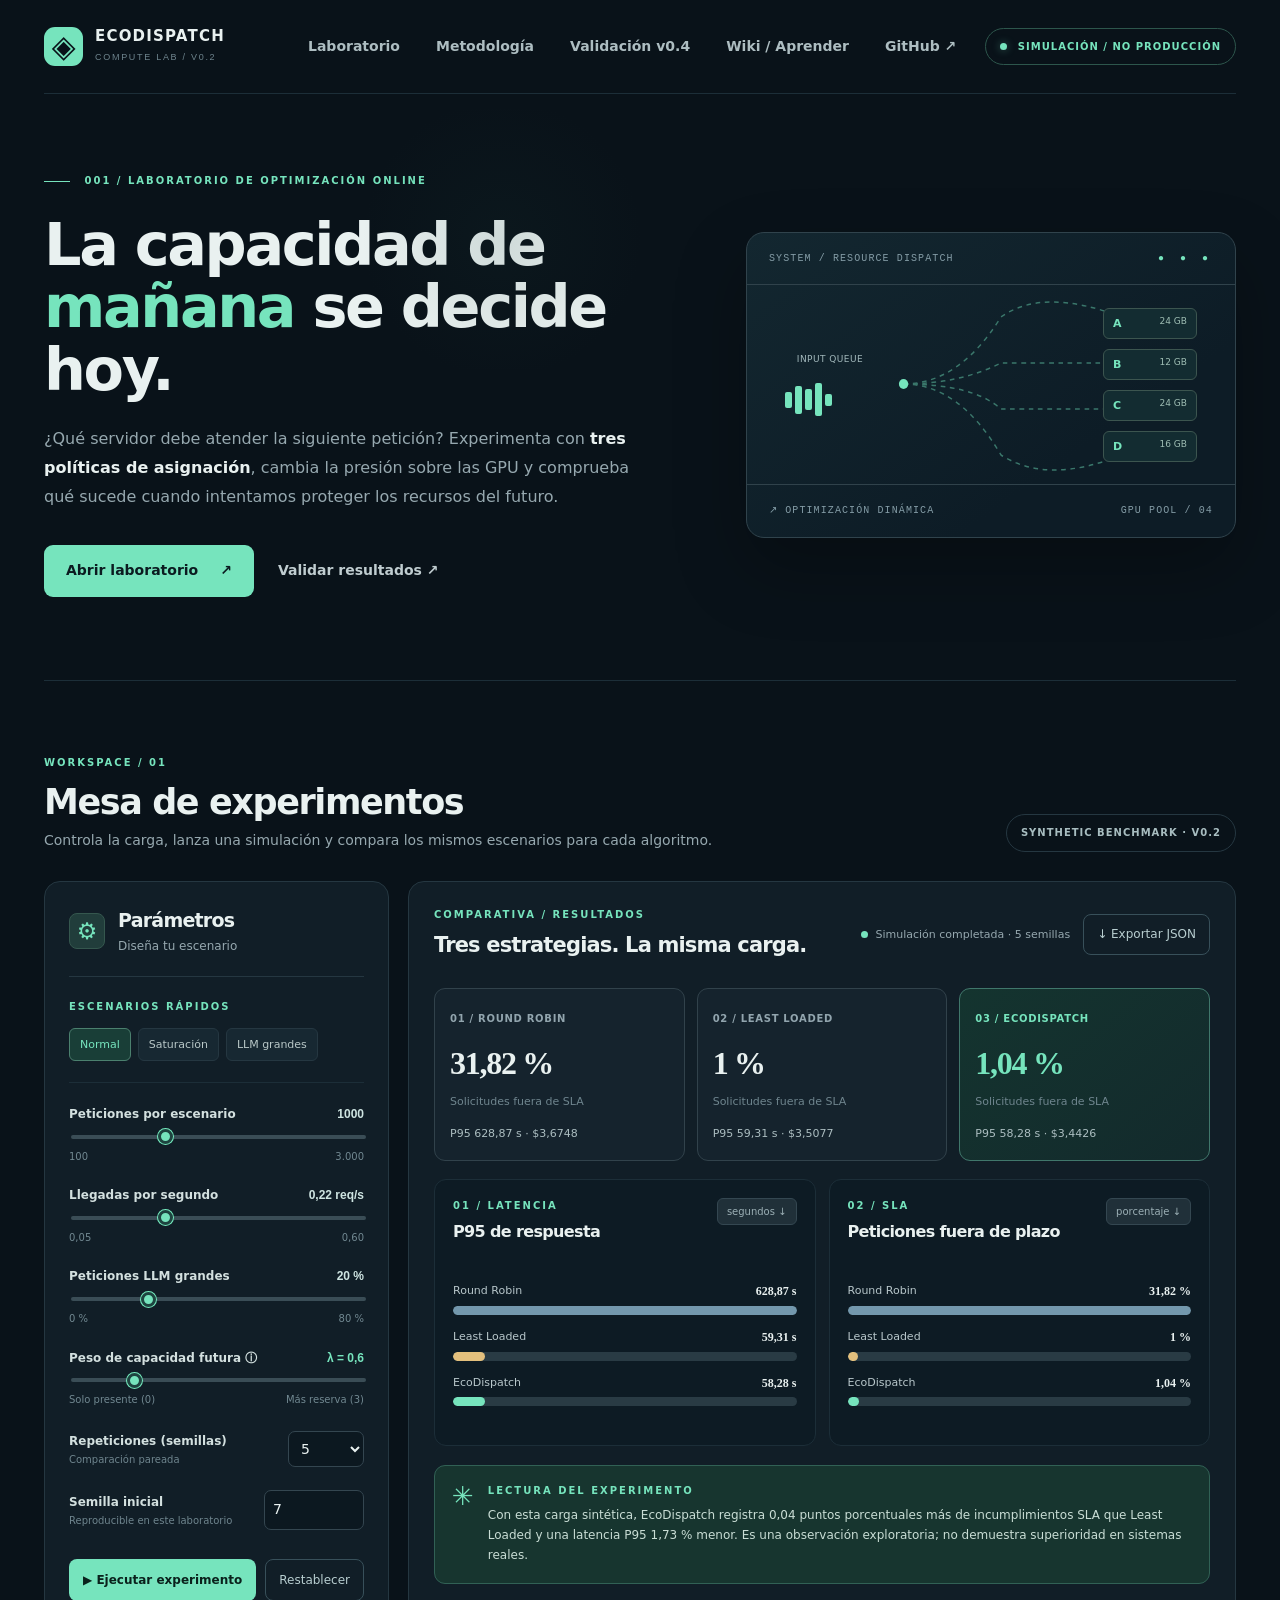
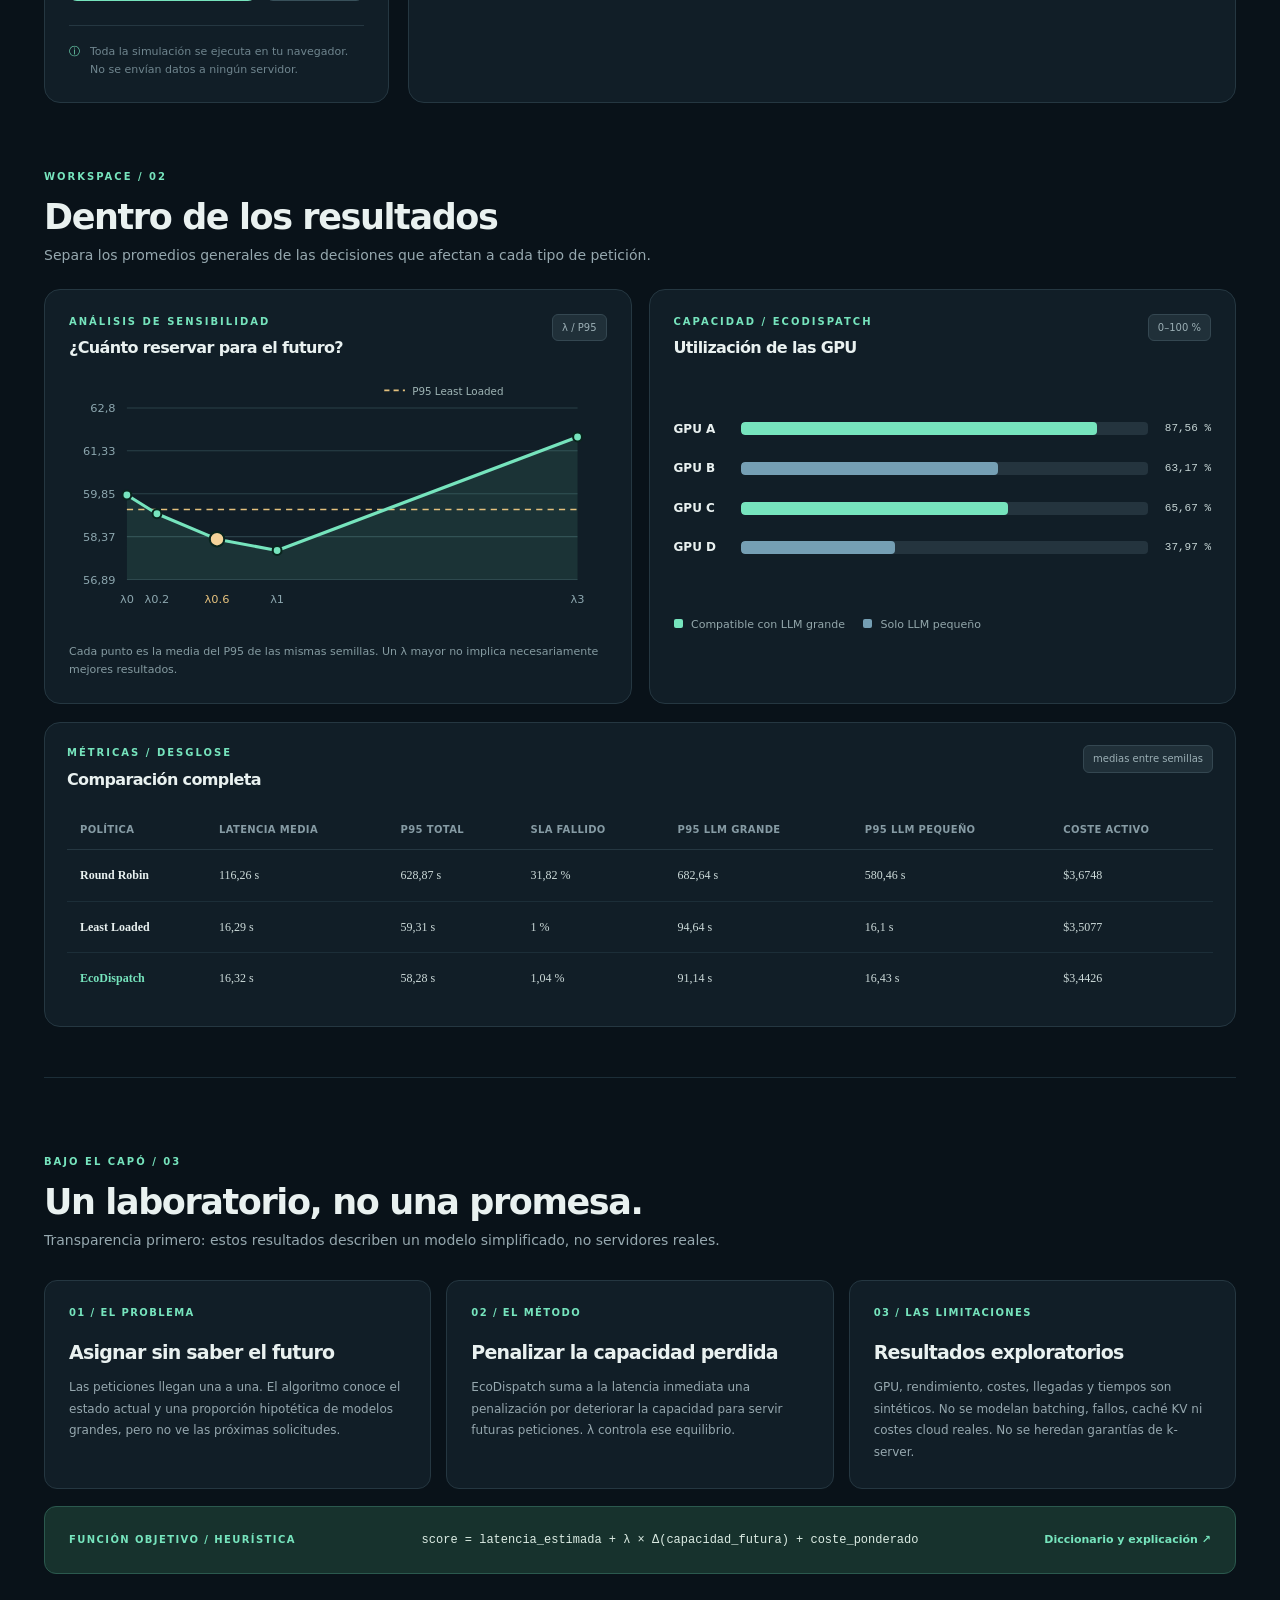
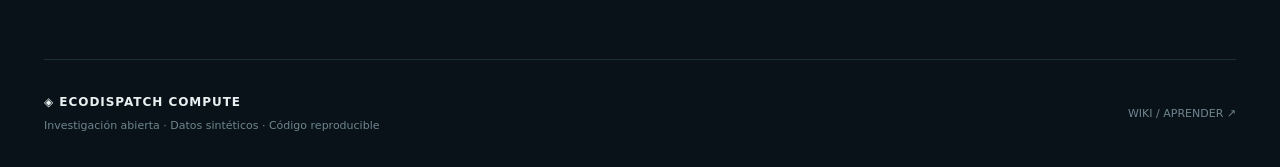
==== commit 4cb2d370: "feat(validation): connect v0.4 navigation, documentation and CI" ====
--- a/web/index.html
+++ b/web/index.html
@@ -20,6 +20,7 @@
       <nav class="top-links" aria-label="Navegación principal">
         <a href="#laboratorio">Laboratorio</a>
         <a href="#metodologia">Metodología</a>
+        <a href="./validation.html">Validación v0.4</a>
         <a href="./wiki.html">Wiki / Aprender</a>
         <a href="https://github.com/webtilians/ecodispatchcompute" target="_blank" rel="noopener noreferrer">GitHub <span aria-hidden="true">↗</span></a>
       </nav>
@@ -34,7 +35,7 @@
           <p>¿Qué servidor debe atender la siguiente petición? Experimenta con <strong>tres políticas de asignación</strong>, cambia la presión sobre las GPU y comprueba qué sucede cuando intentamos proteger los recursos del futuro.</p>
           <div class="hero-actions">
             <a class="primary-link" href="#laboratorio">Abrir laboratorio <span aria-hidden="true">↗</span></a>
-            <a class="secondary-link" href="./wiki.html">Aprender matemáticas <span aria-hidden="true">↗</span></a>
+            <a class="secondary-link" href="./validation.html">Validar resultados <span aria-hidden="true">↗</span></a>
           </div>
         </div>
         <div class="hero-visual" aria-hidden="true">
